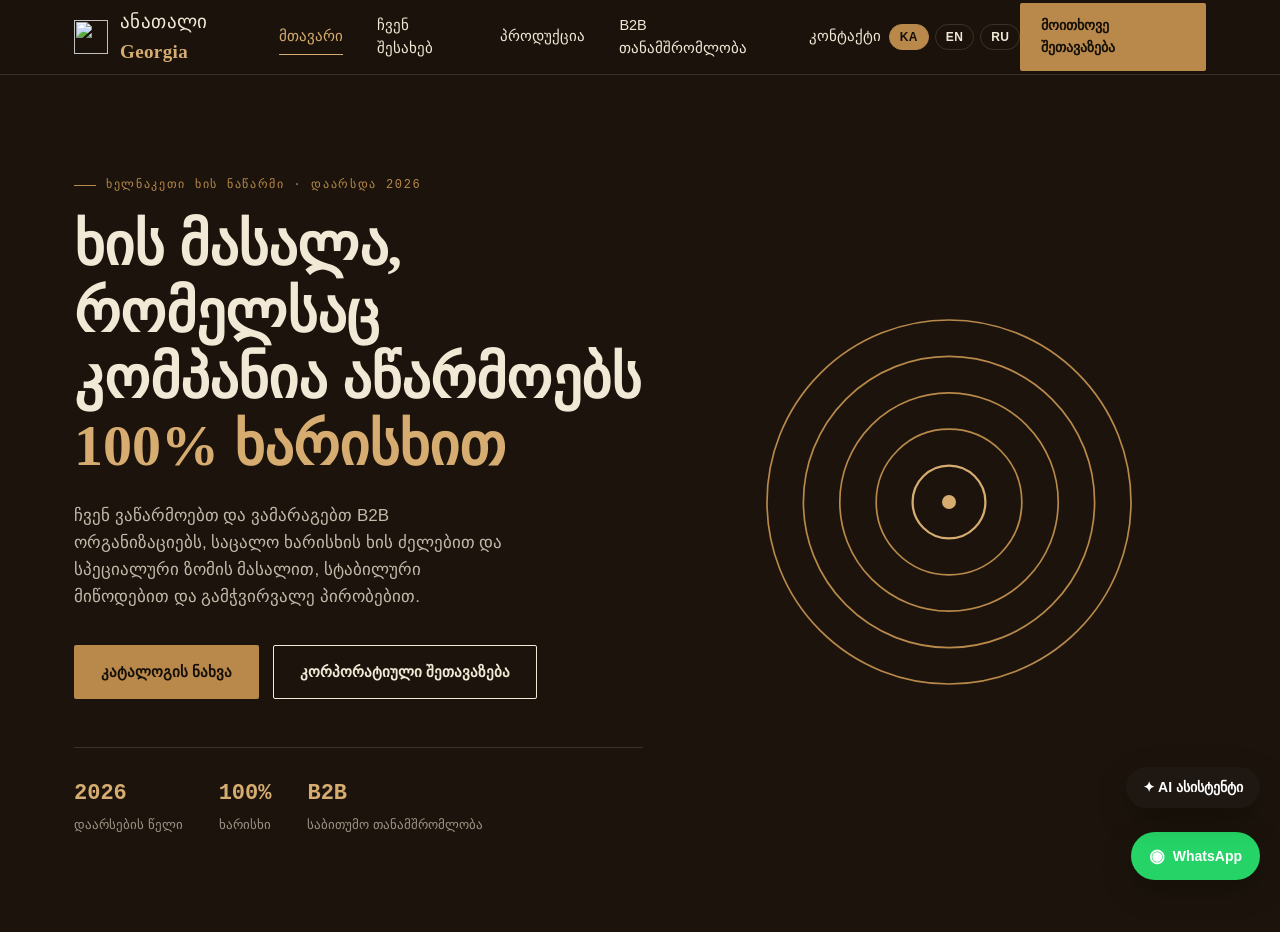
==== index.html @ 45ac91e8 "Initial commit via Netlify [skip ci]" ====
<!DOCTYPE html>
<html lang="ka">
<head>
<meta charset="UTF-8">
<meta name="viewport" content="width=device-width, initial-scale=1.0">
<title>ანათალი Georgia — ხელნაკეთი ხის ნაწარმი და კორპორატიული საჩუქრები</title>
<meta name="description" content="ანათალი Georgia — ხის მასალის მწარმოებელი და B2B მომწოდებელი საქართველოში.">
<link rel="stylesheet" href="css/style.css">
</head>
<body>
<header class="site-header"><div class="container">
<a href="index.html" class="brand"><img src="images/mark.svg" alt="" width="34" height="34"><span class="brand-name">ანათალი <b>Georgia</b></span></a>
<nav class="nav-links" id="nav-links"><a href="index.html" aria-current="page">მთავარი</a><a href="about.html">ჩვენ შესახებ</a><a href="products.html">პროდუქცია</a><a href="b2b.html">B2B თანამშრომლობა</a><a href="contact.html">კონტაქტი</a></nav>
<div class="nav-cta"><a href="contact.html" class="btn btn-primary">მოითხოვე შეთავაზება</a></div>
<button class="menu-toggle" id="menu-toggle" aria-label="მენიუს გახსნა" aria-expanded="false" aria-controls="nav-links"><span></span><span></span><span></span></button>
</div></header>
<main><section class="hero"><div class="container"><div class="hero-copy">
<p class="eyebrow" data-i18n="eyebrow">ხელნაკეთი ხის ნაწარმი · დაარსდა 2026</p>
<h1 data-i18n="heroTitle">ხის მასალა, რომელსაც კომპანია აწარმოებს <em>100% ხარისხით</em></h1>
<p class="hero-lead" data-i18n="heroLead">ჩვენ ვაწარმოებთ და ვამარაგებთ B2B ორგანიზაციებს, საცალო ხარისხის ხის ძელებით და სპეციალური ზომის მასალით, სტაბილური მიწოდებით და გამჭვირვალე პირობებით.</p>
<div class="btn-row"><a href="products.html" class="btn btn-primary" data-i18n="catalog">კატალოგის ნახვა</a><a href="b2b.html" class="btn btn-outline" data-i18n="b2bOffer">კორპორატიული შეთავაზება</a></div>
<div class="hero-stats"><div><b>2026</b><span data-i18n="founded">დაარსების წელი</span></div><div><b>100%</b><span data-i18n="quality">ხარისხი</span></div><div><b>B2B</b><span data-i18n="wholesale">საბითუმო თანამშრომლობა</span></div></div>
</div><div class="rings-art" aria-hidden="true"><svg viewBox="0 0 300 300" fill="none"><circle cx="150" cy="150" r="130" stroke="#B8894A" stroke-width="1.2"/><circle cx="150" cy="150" r="104" stroke="#B8894A" stroke-width="1.2"/><circle cx="150" cy="150" r="78" stroke="#B8894A" stroke-width="1.2"/><circle cx="150" cy="150" r="52" stroke="#B8894A" stroke-width="1.2"/><circle cx="150" cy="150" r="26" stroke="#D6AC71" stroke-width="1.6"/><circle cx="150" cy="150" r="5" fill="#D6AC71"/></svg></div></div></section></main>
<script src="js/main.js?v=20260917-3"></script><script src="js/i18n.js?v=20260917-3"></script><script src="js/contact-fix.js?v=20260819-2"></script>
</body></html>
---- css/style.css ----
/* ============================================================
   ანათალი Georgia — Design tokens & base
   ============================================================ */

:root{
  /* Colour system — walnut / espresso / brass, an atelier at dusk */
  --bg-dark:        #1C140C;
  --bg-dark-2:      #241A10;
  --bg-dark-3:      #150F09;
  --bg-light:       #E3DAC5;
  --bg-light-2:     #EFE9DA;
  --wood-mid:       #8B5A2B;
  --wood-deep:      #4A2F1C;
  --brass:          #B8894A;
  --brass-bright:   #D6AC71;
  --forest:         #333F2A;
  --ink:            #1A130C;
  --cream:          #F1E8D6;
  --line-dark:      rgba(241,232,214,0.14);
  --line-light:     rgba(26,19,12,0.14);

  --font-display: "Noto Serif Georgian", "Noto Serif", serif;
  --font-body:    "Noto Sans Georgian", "Noto Sans", sans-serif;
  --font-mono:    "JetBrains Mono", ui-monospace, monospace;

  --container: 1180px;
  --radius: 2px;
  --ease: cubic-bezier(.22,.61,.36,1);
}

*, *::before, *::after{ box-sizing: border-box; }
html{ scroll-behavior: smooth; }
@media (prefers-reduced-motion: reduce){
  html{ scroll-behavior: auto; }
  *, *::before, *::after{ animation-duration: 0.01ms !important; animation-iteration-count: 1 !important; transition-duration: 0.01ms !important; scroll-behavior: auto !important; }
}

body{
  margin: 0;
  font-family: var(--font-body);
  background: var(--bg-light);
  color: var(--ink);
  line-height: 1.6;
  font-size: 16px;
  -webkit-font-smoothing: antialiased;
}

img{ max-width: 100%; display: block; }
a{ color: inherit; text-decoration: none; }
ul{ margin: 0; padding: 0; list-style: none; }
h1,h2,h3,h4{ font-family: var(--font-display); margin: 0; font-weight: 600; line-height: 1.15; }
p{ margin: 0; }
button{ font-family: inherit; cursor: pointer; }

:focus-visible{
  outline: 2px solid var(--brass-bright);
  outline-offset: 3px;
}

.container{
  width: 100%;
  max-width: var(--container);
  margin: 0 auto;
  padding: 0 24px;
}

/* -------------------- Eyebrow / labels -------------------- */
.eyebrow{
  display: inline-flex;
  align-items: center;
  gap: 10px;
  font-family: var(--font-mono);
  font-size: 12px;
  letter-spacing: 0.14em;
  text-transform: uppercase;
  color: var(--brass);
}
.eyebrow::before{
  content: "";
  width: 22px; height: 1px;
  background: var(--brass);
  display: inline-block;
}

/* -------------------- Buttons -------------------- */
.btn{
  display: inline-flex;
  align-items: center;
  gap: 10px;
  padding: 14px 26px;
  border-radius: var(--radius);
  font-size: 15px;
  font-weight: 600;
  border: 1px solid transparent;
  transition: transform .35s var(--ease), background-color .3s var(--ease), color .3s var(--ease), border-color .3s var(--ease);
}
.btn-primary{
  background: var(--brass);
  color: var(--bg-dark-3);
}
.btn-primary:hover{ background: var(--brass-bright); transform: translateY(-2px); }
.btn-outline{
  border-color: currentColor;
  color: inherit;
  background: transparent;
}
.btn-outline:hover{ background: currentColor; }
.btn-outline:hover span{ color: var(--bg-dark); }
.btn-outline span{ transition: color .3s var(--ease); }
.btn-row{ display: flex; flex-wrap: wrap; gap: 14px; }

/* ============================================================
   Header / Navigation
   ============================================================ */
.site-header{
  position: fixed;
  top: 0; left: 0; right: 0;
  z-index: 100;
  background: rgba(28,20,12,0.92);
  backdrop-filter: blur(8px);
  border-bottom: 1px solid var(--line-dark);
}
.site-header .container{
  display: flex;
  align-items: center;
  justify-content: space-between;
  height: 74px;
}
.brand{
  display: flex;
  align-items: center;
  gap: 12px;
  color: var(--cream);
}
.brand img{ width: 34px; height: 34px; }
.brand-name{
  font-family: var(--font-display);
  font-size: 19px;
  letter-spacing: 0.02em;
}
.brand-name b{ color: var(--brass-bright); font-weight: 600; }

.nav-links{
  display: flex;
  align-items: center;
  gap: 34px;
}
.nav-links a{
  color: var(--cream);
  font-size: 14.5px;
  font-weight: 500;
  position: relative;
  padding: 4px 0;
}
.nav-links a::after{
  content: "";
  position: absolute;
  left: 0; bottom: -2px;
  width: 0; height: 1px;
  background: var(--brass-bright);
  transition: width .3s var(--ease);
}
.nav-links a:hover::after,
.nav-links a[aria-current="page"]::after{ width: 100%; }
.nav-links a[aria-current="page"]{ color: var(--brass-bright); }

.nav-cta{ display: flex; align-items: center; gap: 20px; }
.nav-cta .btn{ padding: 11px 20px; font-size: 13.5px; }

.menu-toggle{
  display: none;
  flex-direction: column;
  justify-content: center;
  gap: 5px;
  width: 34px; height: 34px;
  background: none;
  border: none;
  padding: 0;
}
.menu-toggle span{
  display: block;
  width: 100%; height: 2px;
  background: var(--cream);
  transition: transform .3s var(--ease), opacity .3s var(--ease);
}
.menu-toggle[aria-expanded="true"] span:nth-child(1){ transform: translateY(7px) rotate(45deg); }
.menu-toggle[aria-expanded="true"] span:nth-child(2){ opacity: 0; }
.menu-toggle[aria-expanded="true"] span:nth-child(3){ transform: translateY(-7px) rotate(-45deg); }

/* Keep header order stable no matter where JS appends new elements */
.nav-links{ order: 1; }
.language-switcher{ order: 2; }
.nav-cta{ order: 3; }
.menu-toggle{ order: 4; }

/* ============================================================
   Language switcher (KA / EN / RU)
   ============================================================ */
.language-switcher{
  display: flex;
  align-items: center;
  gap: 6px;
  margin-left: 8px;
}
.language-switcher button{
  font-family: var(--font-body);
  font-size: 12px;
  font-weight: 700;
  letter-spacing: 0.03em;
  color: var(--cream);
  background: transparent;
  border: 1px solid var(--line-dark);
  border-radius: 999px;
  padding: 5px 10px;
  cursor: pointer;
  transition: background-color .3s var(--ease), color .3s var(--ease), border-color .3s var(--ease);
}
.language-switcher button:hover{
  border-color: var(--brass);
  color: var(--brass-bright);
}
.language-switcher button.active{
  background: var(--brass);
  border-color: var(--brass);
  color: var(--bg-dark-3);
}
@media (max-width: 860px){
  .language-switcher{ margin-left: auto; margin-right: 10px; }
  .language-switcher button{ padding: 4px 8px; font-size: 11px; }
}

/* ============================================================
   WhatsApp floating button
   ============================================================ */
.whatsapp-float{
  position: fixed;
  right: 20px;
  bottom: 20px;
  z-index: 2147483000;
  display: flex;
  align-items: center;
  gap: 8px;
  background: #25D366;
  color: #ffffff;
  text-decoration: none;
  padding: 13px 18px;
  border-radius: 999px;
  font-family: var(--font-body);
  font-weight: 700;
  font-size: 14px;
  box-shadow: 0 10px 30px rgba(0,0,0,.28);
  transition: transform .25s var(--ease), box-shadow .25s var(--ease);
}
.whatsapp-float:hover{
  transform: translateY(-2px);
  box-shadow: 0 14px 34px rgba(0,0,0,.34);
}
.whatsapp-icon{
  font-size: 18px;
  line-height: 1;
}
@media (max-width: 640px){
  .whatsapp-float{ right: 12px; bottom: 12px; padding: 12px 14px; }
  .whatsapp-label{ display: none; }
}

/* ============================================================
   Hero
   ============================================================ */
.hero{
  background: var(--bg-dark);
  color: var(--cream);
  padding: 168px 0 96px;
  position: relative;
  overflow: hidden;
}
.hero .container{
  display: grid;
  grid-template-columns: 1.05fr 0.95fr;
  gap: 48px;
  align-items: center;
}
.hero h1{
  font-size: clamp(34px, 4.6vw, 58px);
  margin: 18px 0 22px;
  color: var(--cream);
}
.hero h1 em{ font-style: normal; color: var(--brass-bright); }
.hero-lead{
  font-size: 17px;
  max-width: 46ch;
  color: rgba(241,232,214,0.78);
  margin-bottom: 34px;
}
.hero-stats{
  display: flex;
  gap: 36px;
  margin-top: 48px;
  padding-top: 28px;
  border-top: 1px solid var(--line-dark);
}
.hero-stats div b{
  display: block;
  font-family: var(--font-mono);
  font-size: 22px;
  color: var(--brass-bright);
}
.hero-stats div span{ font-size: 13px; color: rgba(241,232,214,0.6); }

.rings-art{ display: flex; align-items: center; justify-content: center; }
.rings-art svg{ width: 100%; max-width: 420px; height: auto; }
.ring-path{
  stroke-dasharray: 800;
  stroke-dashoffset: 800;
  animation: draw 2.4s var(--ease) forwards;
}
.ring-path:nth-child(2){ animation-delay: .15s; }
.ring-path:nth-child(3){ animation-delay: .3s; }
.ring-path:nth-child(4){ animation-delay: .45s; }
.ring-path:nth-child(5){ animation-delay: .6s; }
@keyframes draw{ to{ stroke-dashoffset: 0; } }

/* ============================================================
   Sections (generic rhythm)
   ============================================================ */
.section{ padding: 96px 0; }
.section-dark{ background: var(--bg-dark); color: var(--cream); }
.section-light{ background: var(--bg-light); color: var(--ink); }
.section-paper{ background: var(--bg-light-2); color: var(--ink); }

.section-head{
  max-width: 640px;
  margin-bottom: 56px;
}
.section-head h2{ font-size: clamp(28px, 3.4vw, 40px); margin-top: 16px; }
.section-head p{ margin-top: 16px; font-size: 16px; opacity: .82; max-width: 54ch; }
.section-head.center{ margin-left: auto; margin-right: auto; text-align: center; }

/* ring divider — organic rule instead of a hairline */
.ring-divider{ display: flex; justify-content: center; padding: 4px 0 0; }
.ring-divider svg{ width: 120px; height: 14px; opacity: .55; }

/* ============================================================
   Cards / grids
   ============================================================ */
.grid-3{ display: grid; grid-template-columns: repeat(3, 1fr); gap: 28px; }
.grid-2{ display: grid; grid-template-columns: repeat(2, 1fr); gap: 28px; }

.value-card{
  padding: 32px 28px;
  border: 1px solid var(--line-light);
  background: var(--bg-light-2);
  border-radius: var(--radius);
  transition: transform .4s var(--ease), box-shadow .4s var(--ease);
}
.section-dark .value-card{
  background: var(--bg-dark-2);
  border-color: var(--line-dark);
}
.value-card:hover{ transform: translateY(-6px); box-shadow: 0 18px 40px rgba(0,0,0,0.18); }
.value-card .num{
  font-family: var(--font-mono);
  color: var(--brass);
  font-size: 13px;
  letter-spacing: .08em;
}
.value-card h3{ font-size: 19px; margin: 14px 0 10px; }
.value-card p{ font-size: 14.5px; opacity: .78; }

.product-card{
  border: 1px solid var(--line-light);
  background: var(--bg-light-2);
  overflow: hidden;
  border-radius: var(--radius);
  transition: transform .4s var(--ease), box-shadow .4s var(--ease);
}
.product-card:hover{ transform: translateY(-6px); box-shadow: 0 20px 44px rgba(0,0,0,0.16); }
.product-thumb{
  aspect-ratio: 4/3;
  background:
    repeating-linear-gradient(115deg, rgba(139,90,43,0.16) 0 2px, transparent 2px 14px),
    linear-gradient(160deg, var(--wood-mid), var(--wood-deep));
  display: flex;
  align-items: center;
  justify-content: center;
  color: rgba(241,232,214,0.5);
}
.product-thumb svg{ width: 46px; height: 46px; opacity: .8; }
.product-body{ padding: 22px 22px 26px; }
.product-body .tag{
  font-family: var(--font-mono);
  font-size: 11.5px;
  letter-spacing: .08em;
  text-transform: uppercase;
  color: var(--wood-mid);
}
.product-body h3{ font-size: 18px; margin: 10px 0 8px; }
.product-body p{ font-size: 14px; opacity: .78; }

/* process / ring steps (real sequence => numbering justified) */
.process-list{ display: grid; gap: 0; }
.process-item{
  display: grid;
  grid-template-columns: 90px 1fr;
  gap: 24px;
  padding: 28px 0;
  border-top: 1px solid var(--line-dark);
}
.process-item:last-child{ border-bottom: 1px solid var(--line-dark); }
.process-item .ring-num{
  font-family: var(--font-mono);
  font-size: 14px;
  color: var(--brass-bright);
  display: flex;
  align-items: flex-start;
  gap: 8px;
}
.process-item h3{ font-size: 19px; margin-bottom: 8px; color: var(--cream); }
.process-item p{ font-size: 14.5px; color: rgba(241,232,214,0.72); max-width: 60ch; }

/* logos / trust strip */
.trust-strip{
  display: flex;
  flex-wrap: wrap;
  gap: 40px;
  align-items: center;
  justify-content: space-between;
  padding: 26px 0;
  border-top: 1px solid var(--line-light);
  border-bottom: 1px solid var(--line-light);
  font-family: var(--font-mono);
  font-size: 12.5px;
  letter-spacing: .06em;
  text-transform: uppercase;
  opacity: .65;
}

/* quote / feature banner */
.banner{
  background: var(--forest);
  color: var(--cream);
  padding: 64px 0;
  text-align: center;
}
.banner p{
  font-family: var(--font-display);
  font-size: clamp(20px, 2.6vw, 30px);
  max-width: 820px;
  margin: 0 auto;
  line-height: 1.4;
}
.banner cite{ display: block; margin-top: 20px; font-style: normal; font-family: var(--font-mono); font-size: 12.5px; opacity: .7; letter-spacing: .08em; text-transform: uppercase; }

/* ============================================================
   Forms
   ============================================================ */
.form-grid{ display: grid; grid-template-columns: 1fr 1fr; gap: 20px; }
.field{ display: flex; flex-direction: column; gap: 8px; margin-bottom: 20px; }
.field.full{ grid-column: 1 / -1; }
.field label{ font-size: 13px; font-weight: 600; letter-spacing: .02em; }
.field input, .field select, .field textarea{
  font-family: var(--font-body);
  font-size: 15px;
  padding: 13px 14px;
  border: 1px solid var(--line-light);
  background: var(--bg-light-2);
  color: var(--ink);
  border-radius: var(--radius);
  transition: border-color .3s var(--ease);
}
.section-dark .field input, .section-dark .field select, .section-dark .field textarea{
  background: var(--bg-dark-2);
  border-color: var(--line-dark);
  color: var(--cream);
}
.field input:focus, .field select:focus, .field textarea:focus{ border-color: var(--brass); }
.field textarea{ resize: vertical; min-height: 130px; }
.form-note{ font-size: 13px; opacity: .65; margin-top: 6px; }
.form-success{
  display: none;
  padding: 16px 18px;
  border: 1px solid var(--brass);
  color: var(--brass-bright);
  font-size: 14px;
  border-radius: var(--radius);
  margin-bottom: 22px;
}
.form-success.show{ display: block; }

/* contact info cards */
.info-row{ display: flex; gap: 16px; padding: 18px 0; border-top: 1px solid var(--line-dark); }
.info-row:last-child{ border-bottom: 1px solid var(--line-dark); }
.info-row svg{ width: 20px; height: 20px; flex-shrink: 0; color: var(--brass-bright); margin-top: 2px; }
.info-row h4{ font-family: var(--font-body); font-size: 14.5px; font-weight: 700; color: var(--cream); margin-bottom: 4px; }
.info-row p, .info-row a{ font-size: 14.5px; color: rgba(241,232,214,0.75); }
.info-row a:hover{ color: var(--brass-bright); }

/* map placeholder */
.map-box{
  aspect-ratio: 16/10;
  background: linear-gradient(160deg, var(--wood-deep), var(--bg-dark-3));
  border-radius: var(--radius);
  display: flex;
  align-items: center;
  justify-content: center;
  color: rgba(241,232,214,0.55);
  font-family: var(--font-mono);
  font-size: 13px;
  text-align: center;
  padding: 24px;
  border: 1px solid var(--line-dark);
}

/* ============================================================
   Footer
   ============================================================ */
.site-footer{
  background: var(--bg-dark-3);
  color: rgba(241,232,214,0.7);
  padding: 64px 0 28px;
}
.footer-grid{
  display: grid;
  grid-template-columns: 1.4fr 1fr 1fr 1fr;
  gap: 40px;
  padding-bottom: 40px;
  border-bottom: 1px solid var(--line-dark);
}
.footer-brand .brand{ margin-bottom: 14px; }
.footer-brand p{ font-size: 14px; max-width: 32ch; opacity: .75; }
.footer-col h4{
  font-family: var(--font-mono);
  font-size: 12px;
  letter-spacing: .1em;
  text-transform: uppercase;
  color: var(--brass);
  margin-bottom: 16px;
}
.footer-col li{ margin-bottom: 10px; font-size: 14px; }
.footer-col a:hover{ color: var(--brass-bright); }
.footer-bottom{
  display: flex;
  justify-content: space-between;
  align-items: center;
  padding-top: 24px;
  font-size: 12.5px;
  font-family: var(--font-mono);
  flex-wrap: wrap;
  gap: 12px;
  opacity: .6;
}
.footer-socials{ display: flex; gap: 16px; }

/* ============================================================
   Reveal on scroll
   ============================================================ */
.reveal{ opacity: 0; transform: translateY(24px); transition: opacity .8s var(--ease), transform .8s var(--ease); }
.reveal.in{ opacity: 1; transform: translateY(0); }

/* ============================================================
   Page hero (inner pages)
   ============================================================ */
.page-hero{
  background: var(--bg-dark);
  color: var(--cream);
  padding: 150px 0 70px;
}
.page-hero h1{ font-size: clamp(30px, 4vw, 46px); margin-top: 16px; }
.page-hero p{ margin-top: 16px; max-width: 60ch; color: rgba(241,232,214,0.75); font-size: 16px; }
.breadcrumb{ font-family: var(--font-mono); font-size: 12.5px; opacity: .6; margin-top: 10px; }

/* filter pills (products page) */
.filter-row{ display: flex; flex-wrap: wrap; gap: 10px; margin-bottom: 44px; }
.filter-pill{
  padding: 9px 18px;
  border: 1px solid var(--line-light);
  border-radius: 20px;
  font-size: 13.5px;
  font-weight: 600;
  background: var(--bg-light-2);
  transition: all .3s var(--ease);
}
.filter-pill.active, .filter-pill:hover{ background: var(--wood-deep); color: var(--cream); border-color: var(--wood-deep); }

/* ============================================================
   Responsive
   ============================================================ */
@media (max-width: 1024px){
  .footer-grid{ grid-template-columns: 1.2fr 1fr 1fr; }
  .footer-col:last-child{ grid-column: 3; }
  .hero .container{ grid-template-columns: 1fr; }
  .rings-art{ order: -1; max-width: 280px; margin: 0 auto; }
  .grid-3{ grid-template-columns: repeat(2, 1fr); }
}

@media (max-width: 860px){
  .nav-links{
    position: fixed;
    top: 74px; left: 0; right: 0;
    background: var(--bg-dark);
    flex-direction: column;
    align-items: flex-start;
    gap: 0;
    padding: 8px 24px 20px;
    border-bottom: 1px solid var(--line-dark);
    transform: translateY(-8px);
    opacity: 0;
    pointer-events: none;
    transition: opacity .3s var(--ease), transform .3s var(--ease);
  }
  .nav-links.open{ opacity: 1; transform: translateY(0); pointer-events: auto; }
  .nav-links a{ width: 100%; padding: 14px 0; border-bottom: 1px solid var(--line-dark); }
  .nav-cta{ display: none; }
  .menu-toggle{ display: flex; }
  .form-grid{ grid-template-columns: 1fr; }
  .footer-grid{ grid-template-columns: 1fr 1fr; }
}

@media (max-width: 640px){
  .section{ padding: 68px 0; }
  .hero{ padding: 140px 0 64px; }
  .grid-3, .grid-2{ grid-template-columns: 1fr; }
  .hero-stats{ gap: 24px; flex-wrap: wrap; }
  .footer-grid{ grid-template-columns: 1fr; gap: 30px; }
  .footer-bottom{ flex-direction: column; align-items: flex-start; }
  .process-item{ grid-template-columns: 1fr; gap: 8px; }
}
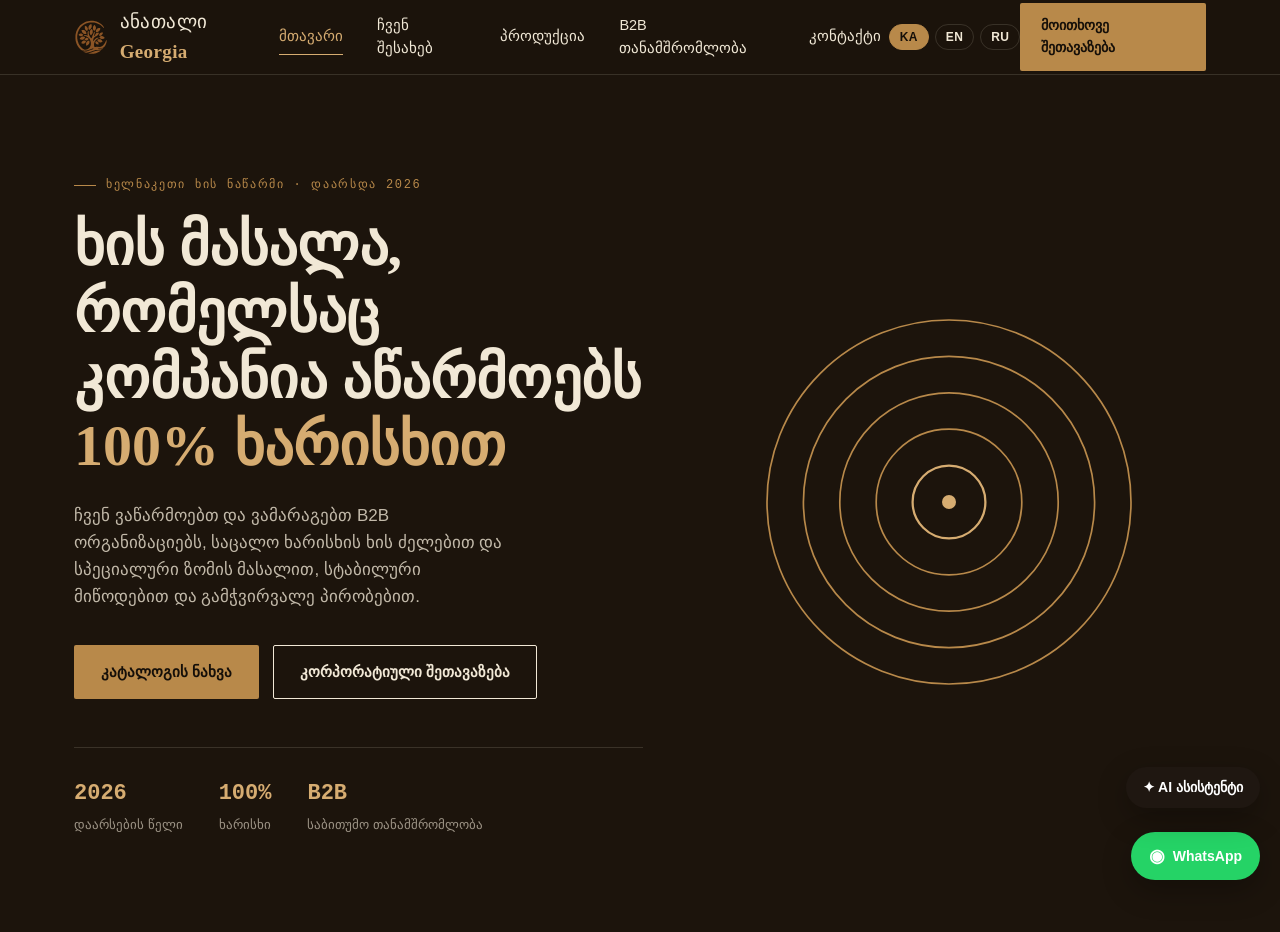
==== commit dd9106de: "Use new tree logo across site" ====
--- a/index.html
+++ b/index.html
@@ -9,7 +9,7 @@
 </head>
 <body>
 <header class="site-header"><div class="container">
-<a href="index.html" class="brand"><img src="images/mark.svg" alt="" width="34" height="34"><span class="brand-name">ანათალი <b>Georgia</b></span></a>
+<a href="index.html" class="brand"><img src="images/logo.svg" alt="" width="34" height="34"><span class="brand-name">ანათალი <b>Georgia</b></span></a>
 <nav class="nav-links" id="nav-links"><a href="index.html" aria-current="page">მთავარი</a><a href="about.html">ჩვენ შესახებ</a><a href="products.html">პროდუქცია</a><a href="b2b.html">B2B თანამშრომლობა</a><a href="contact.html">კონტაქტი</a></nav>
 <div class="nav-cta"><a href="contact.html" class="btn btn-primary">მოითხოვე შეთავაზება</a></div>
 <button class="menu-toggle" id="menu-toggle" aria-label="მენიუს გახსნა" aria-expanded="false" aria-controls="nav-links"><span></span><span></span><span></span></button>
